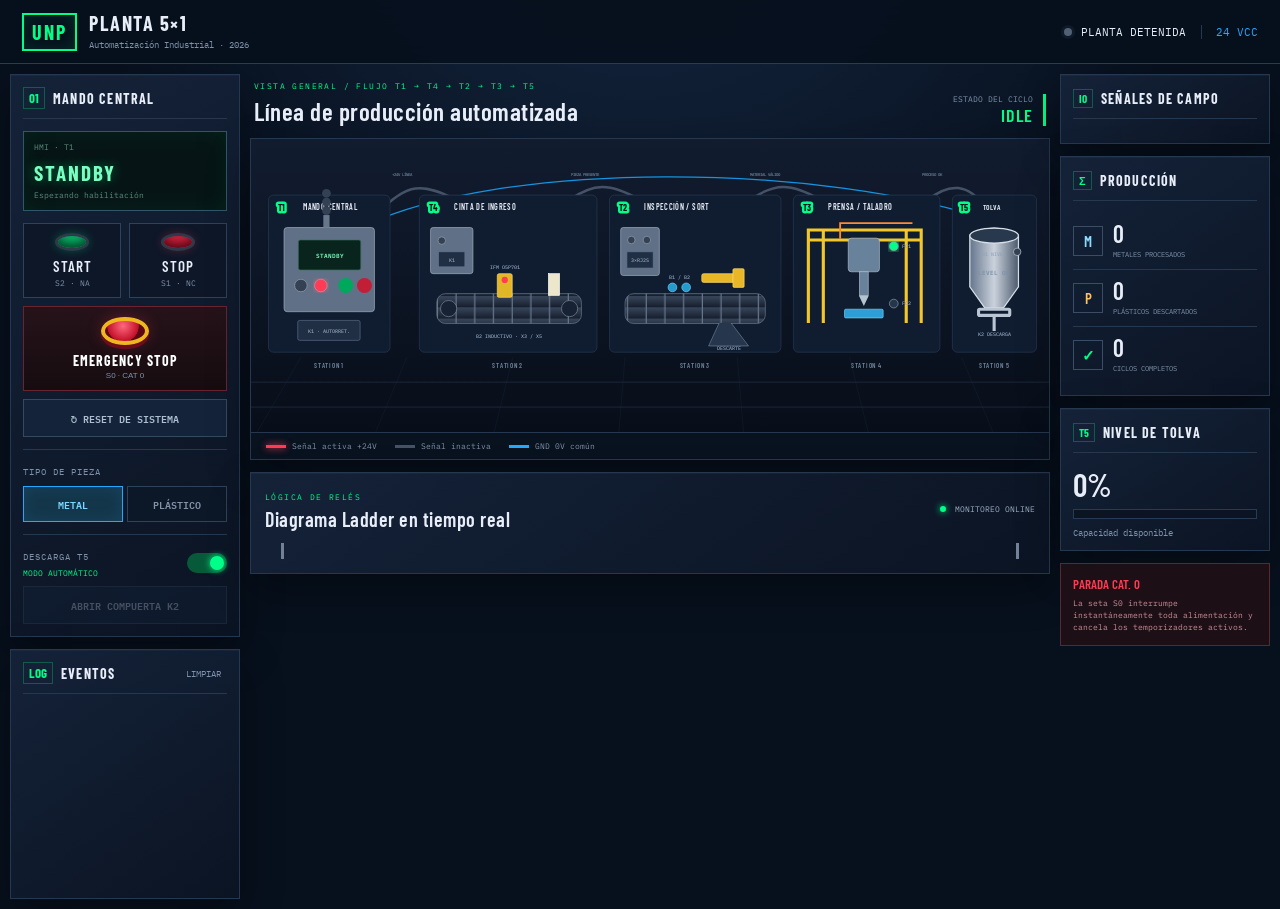
==== index.html @ d548d797 "feat: simulador SVG planta 5 tableros — HTML + CSS (script.js pendiente)" ====
<!doctype html>
<html lang="es">
<head>
  <meta charset="utf-8">
  <meta name="viewport" content="width=device-width, initial-scale=1">
  <meta name="description" content="Simulador didáctico de una planta automatizada de cinco tableros en cascada.">
  <title>Planta 5 Tableros | UNP</title>
  <link rel="stylesheet" href="style.css">
</head>
<body>
  <header class="topbar">
    <div class="brand">
      <span class="brand-mark">UNP</span>
      <div><strong>PLANTA 5×1</strong><small>Automatización Industrial · 2026</small></div>
    </div>
    <div class="system-strip">
      <span id="headerLamp" class="status-dot"></span>
      <span id="headerStatus">PLANTA DETENIDA</span>
      <span class="voltage">24 VCC</span>
    </div>
  </header>

  <main class="app-shell">
    <aside class="sidebar control-sidebar" aria-label="Panel de control">
      <section class="panel control-panel">
        <div class="panel-heading"><span>01</span><h2>MANDO CENTRAL</h2></div>
        <div class="console-screen" id="hmiScreen">
          <span>HMI · T1</span><strong id="hmiText">STANDBY</strong><small id="hmiSubtext">Esperando habilitación</small>
        </div>

        <div class="command-grid">
          <button id="startBtn" class="industrial-btn start" type="button"><span class="button-face"></span><b>START</b><small>S2 · NA</small></button>
          <button id="stopBtn" class="industrial-btn stop" type="button"><span class="button-face"></span><b>STOP</b><small>S1 · NC</small></button>
        </div>
        <button id="estopBtn" class="estop" type="button"><span></span><b>EMERGENCY STOP</b><small>S0 · CAT 0</small></button>
        <button id="resetBtn" class="secondary-btn" type="button">↻ RESET DE SISTEMA</button>

        <div class="control-group">
          <label>TIPO DE PIEZA</label>
          <div class="segmented" id="pieceSelector" role="group" aria-label="Tipo de pieza">
            <button class="active" data-piece="METAL" type="button">METAL</button>
            <button data-piece="PLASTICO" type="button">PLÁSTICO</button>
          </div>
        </div>

        <div class="control-group switch-row">
          <div><label for="modeSwitch">DESCARGA T5</label><small id="modeLabel">MODO AUTOMÁTICO</small></div>
          <label class="switch"><input id="modeSwitch" type="checkbox" checked><span></span></label>
        </div>
        <button id="dischargeBtn" class="secondary-btn" type="button" disabled>ABRIR COMPUERTA K2</button>
      </section>

      <section class="panel log-panel">
        <div class="panel-heading"><span>LOG</span><h2>EVENTOS</h2><button id="clearLogBtn" type="button">LIMPIAR</button></div>
        <ol id="eventLog" aria-live="polite"></ol>
      </section>
    </aside>

    <section class="workspace">
      <div class="workspace-title">
        <div><span class="eyebrow">VISTA GENERAL / FLUJO T1 → T4 → T2 → T3 → T5</span><h1>Línea de producción automatizada</h1></div>
        <div class="cycle-state"><small>ESTADO DEL CICLO</small><strong id="cycleState">IDLE</strong></div>
      </div>

      <section class="plant-card" aria-label="Animación de planta">
        <svg id="plantSvg" viewBox="0 0 1280 470" role="img" aria-labelledby="plantTitle plantDesc">
          <title id="plantTitle">Planta industrial de cinco estaciones</title>
          <desc id="plantDesc">Pupitre, cinta de ingreso, inspección, prensa neumática y tolva conectados en cascada.</desc>
          <defs>
            <linearGradient id="floorGrad" x1="0" y1="0" x2="0" y2="1"><stop stop-color="#111c2f"/><stop offset="1" stop-color="#080e19"/></linearGradient>
            <linearGradient id="steel" x1="0" y1="0" x2="1" y2="0"><stop stop-color="#65758c"/><stop offset=".5" stop-color="#cad2dc"/><stop offset="1" stop-color="#4d5b6e"/></linearGradient>
            <linearGradient id="belt" x1="0" y1="0" x2="0" y2="1"><stop stop-color="#39465b"/><stop offset="1" stop-color="#151e2d"/></linearGradient>
            <pattern id="beltPattern" width="30" height="18" patternUnits="userSpaceOnUse"><rect width="30" height="18" fill="url(#belt)"/><path d="M29 0v18" stroke="#65758a" stroke-width="2"/></pattern>
            <filter id="greenGlow"><feGaussianBlur stdDeviation="5" result="blur"/><feMerge><feMergeNode in="blur"/><feMergeNode in="SourceGraphic"/></feMerge></filter>
            <filter id="redGlow"><feGaussianBlur stdDeviation="4" result="blur"/><feMerge><feMergeNode in="blur"/><feMergeNode in="SourceGraphic"/></feMerge></filter>
          </defs>
          <rect width="1280" height="470" fill="url(#floorGrad)"/>
          <path d="M0 390H1280M0 430H1280" class="floor-line"/><path d="M80 350L10 470M250 350L200 470M420 350L390 470M600 350L590 470M780 350L790 470M960 350L990 470M1140 350L1190 470" class="floor-line faint"/>

          <g class="interconnects">
            <path id="wire1" class="signal-wire" d="M205 118 C250 70 275 70 330 98"/><path id="wire2" class="signal-wire" d="M510 98 C550 70 575 70 625 98"/><path id="wire3" class="signal-wire" d="M800 98 C840 70 865 70 915 98"/><path id="wire4" class="signal-wire" d="M1085 98 C1120 70 1150 70 1180 112"/>
            <path class="ground-wire" d="M180 140 C400 35 910 35 1200 135"/>
          </g>

          <g id="stationT1" class="station" transform="translate(28 90)">
            <rect class="station-back" x="0" y="0" width="195" height="252" rx="8"/>
            <text class="station-code" x="16" y="26">T1</text><text class="station-name" x="56" y="24">MANDO CENTRAL</text>
            <rect class="cabinet" x="25" y="52" width="145" height="135" rx="5"/>
            <rect class="screen" x="48" y="72" width="100" height="48" rx="3"/><text id="svgHmi" class="screen-text" x="98" y="101">STANDBY</text>
            <circle id="lampH1" class="lamp green" cx="52" cy="145" r="10"/><circle id="lampH2" class="lamp red active" cx="84" cy="145" r="10"/>
            <circle class="push green" cx="124" cy="145" r="12"/><circle class="push red" cx="154" cy="145" r="12"/>
            <g class="tower" transform="translate(93 32)"><rect x="-5" y="0" width="10" height="20"/><circle class="tower-red" cx="0" cy="-7" r="7"/><circle class="tower-yellow" cx="0" cy="-21" r="7"/><circle class="tower-green" cx="0" cy="-35" r="7"/></g>
            <rect class="relay" x="47" y="201" width="100" height="32" rx="3"/><text x="97" y="221" class="component-label">K1 · AUTORRET.</text>
            <text class="station-footer" x="97" y="278">STATION 1</text>
          </g>

          <g id="stationT4" class="station" transform="translate(270 90)">
            <rect class="station-back" width="285" height="252" rx="8"/>
            <text class="station-code" x="16" y="26">T4</text><text class="station-name" x="56" y="24">CINTA DE INGRESO</text>
            <rect class="small-panel" x="18" y="52" width="68" height="74" rx="4"/><circle class="lamp green station-power" cx="36" cy="73" r="6"/><rect class="relay" x="31" y="91" width="42" height="24"/><text class="tiny-label" x="52" y="107">K1</text>
            <rect class="belt" x="28" y="158" width="232" height="48" rx="14"/>
            <g class="belt-rollers"><circle cx="47" cy="182" r="13"/><circle cx="241" cy="182" r="13"/></g>
            <rect id="partT4" class="part hidden" x="50" y="164" width="34" height="22" rx="4"/>
            <g transform="translate(137 126)"><rect class="sensor" x="-12" y="0" width="24" height="38" rx="3"/><circle cx="0" cy="10" r="5" fill="#ff3b55"/><text class="tiny-label" x="0" y="-7">IFM O5P701</text></g>
            <rect class="reflector" x="207" y="126" width="18" height="35"/><path id="opticalBeam" class="optical-beam" d="M149 145H207"/>
            <text class="component-label" x="144" y="229">B2 INDUCTIVO · X3 / X5</text><text class="station-footer" x="142" y="278">STATION 2</text>
          </g>

          <g id="stationT2" class="station" transform="translate(575 90)">
            <rect class="station-back" width="275" height="252" rx="8"/>
            <text class="station-code" x="16" y="26">T2</text><text class="station-name" x="56" y="24">INSPECCIÓN / SORT</text>
            <rect class="small-panel" x="18" y="52" width="62" height="77" rx="4"/><circle id="sortGreen" class="lamp green" cx="35" cy="72" r="6"/><circle id="sortYellow" class="lamp yellow" cx="60" cy="72" r="6"/><rect class="relay" x="28" y="91" width="42" height="26"/><text class="tiny-label" x="49" y="108">3×RJ2S</text>
            <rect class="belt" x="25" y="158" width="225" height="48" rx="14"/><rect id="partT2" class="part hidden" x="55" y="164" width="34" height="22" rx="4"/>
            <g id="pusher" class="pusher" transform="translate(148 126)"><rect x="0" y="0" width="62" height="14" rx="3"/><rect x="50" y="-8" width="18" height="30" rx="2"/></g>
            <path class="discard-chute" d="M195 205l28 37h-64l17-37"/><text class="tiny-label" x="191" y="249">DESCARTE</text>
            <g class="sensors"><circle cx="101" cy="148" r="7"/><circle cx="123" cy="148" r="7"/><text class="tiny-label" x="112" y="135">B1 / B2</text></g>
            <text class="station-footer" x="137" y="278">STATION 3</text>
          </g>

          <g id="stationT3" class="station" transform="translate(870 90)">
            <rect class="station-back" width="235" height="252" rx="8"/>
            <text class="station-code" x="16" y="26">T3</text><text class="station-name" x="56" y="24">PRENSA / TALADRO</text>
            <path class="safety-cage" d="M24 205V56H205V205M24 72H205M48 56v149M181 56v149"/>
            <g id="drillHead" class="drill" transform="translate(113 69)"><rect x="-25" y="0" width="50" height="54" rx="5"/><rect x="-7" y="54" width="14" height="38"/><path d="M-8 92L0 109L8 92Z"/></g>
            <rect class="workpiece" x="82" y="183" width="62" height="14" rx="2"/><circle id="fc1" class="limit-switch active" cx="161" cy="82" r="7"/><circle id="fc2" class="limit-switch" cx="161" cy="174" r="7"/><text class="tiny-label" x="181" y="85">FC1</text><text class="tiny-label" x="181" y="177">FC2</text>
            <path class="pneumatic" d="M75 70V45H191"/>
            <text class="station-footer" x="117" y="278">STATION 4</text>
          </g>

          <g id="stationT5" class="station" transform="translate(1125 90)">
            <rect class="station-back" width="135" height="252" rx="8"/>
            <text class="station-code" x="12" y="26">T5</text><text class="station-name compact" x="49" y="24">TOLVA</text>
            <path class="hopper-shell" d="M28 64Q67 42 106 64V147L82 181H52L28 147Z"/>
            <clipPath id="hopperClip"><path d="M31 67Q67 48 103 67V145L80 177H54L31 145Z"/></clipPath>
            <rect id="hopperLevel" class="hopper-level" x="30" y="177" width="74" height="0" clip-path="url(#hopperClip)"/>
            <ellipse cx="67" cy="65" rx="39" ry="12" class="hopper-rim"/>
            <circle id="levelSensor" class="level-sensor" cx="104" cy="91" r="6"/><text class="tiny-label" x="66" y="98">B1 NIVEL</text>
            <g id="gate" class="gate" transform="translate(67 183)"><rect x="-25" y="0" width="50" height="10" rx="2"/><path d="M0 10v25"/></g>
            <text id="fullLabel" class="full-label" x="67" y="128">LEVEL OK</text><text class="tiny-label" x="67" y="226">K2 DESCARGA</text><text class="station-footer" x="67" y="278">STATION 5</text>
          </g>

          <g id="movingPart" class="moving-part hidden"><rect x="-18" y="-11" width="36" height="22" rx="4"/><path d="M-10-4h20M-10 2h20"/></g>
          <g class="flow-labels"><text x="242" y="60">+24V LÍNEA</text><text x="536" y="60">PIEZA PRESENTE</text><text x="824" y="60">MATERIAL VÁLIDO</text><text x="1092" y="60">PROCESO OK</text></g>
        </svg>
        <div class="legend"><span><i class="legend-line live"></i>Señal activa +24V</span><span><i class="legend-line"></i>Señal inactiva</span><span><i class="legend-ground"></i>GND 0V común</span></div>
      </section>

      <section class="ladder-card">
        <div class="section-heading"><div><span class="eyebrow">LÓGICA DE RELÉS</span><h2>Diagrama Ladder en tiempo real</h2></div><span class="live-badge"><i></i> MONITOREO ONLINE</span></div>
        <div class="ladder" id="ladderDiagram" aria-label="Diagrama ladder de ocho rungs"></div>
      </section>
    </section>

    <aside class="sidebar status-sidebar" aria-label="Panel de estado">
      <section class="panel state-panel">
        <div class="panel-heading"><span>IO</span><h2>SEÑALES DE CAMPO</h2></div>
        <div id="signalList" class="signal-list"></div>
      </section>
      <section class="panel counters-panel">
        <div class="panel-heading"><span>Σ</span><h2>PRODUCCIÓN</h2></div>
        <div class="counter"><span class="counter-icon metal">M</span><div><strong id="metalCount">0</strong><small>METALES PROCESADOS</small></div></div>
        <div class="counter"><span class="counter-icon plastic">P</span><div><strong id="plasticCount">0</strong><small>PLÁSTICOS DESCARTADOS</small></div></div>
        <div class="counter"><span class="counter-icon cycles">✓</span><div><strong id="cycleCount">0</strong><small>CICLOS COMPLETOS</small></div></div>
      </section>
      <section class="panel silo-panel">
        <div class="panel-heading"><span>T5</span><h2>NIVEL DE TOLVA</h2></div>
        <div class="level-readout"><strong id="levelValue">0%</strong><span><i id="levelBar"></i></span></div>
        <p id="siloMessage">Capacidad disponible</p>
      </section>
      <section class="safety-note"><strong>PARADA CAT. 0</strong><p>La seta S0 interrumpe instantáneamente toda alimentación y cancela los temporizadores activos.</p></section>
    </aside>
  </main>
  <div id="emergencyOverlay" class="emergency-overlay" aria-hidden="true"><strong>EMERGENCIA</strong><span>S0 ACTIVADO · ALIMENTACIÓN GENERAL INTERRUMPIDA</span></div>
  <script src="script.js"></script>
</body>
</html>
---- style.css ----
@import url('https://fonts.googleapis.com/css2?family=Barlow+Condensed:wght@500;600;700&family=IBM+Plex+Mono:wght@400;500;600&display=swap');

:root{--bg:#07101d;--panel:#101b2f;--panel-2:#15233a;--line:#263750;--muted:#7f91aa;--text:#e8eef8;--green:#00ff88;--red:#ff3b55;--yellow:#ffc83d;--blue:#26a7ff;--accent:#e94560;--orange:#ff8a36;--mono:'IBM Plex Mono',monospace;--display:'Barlow Condensed',sans-serif}
*{box-sizing:border-box}html{color-scheme:dark}body{margin:0;min-width:320px;background:radial-gradient(circle at 50% -20%,#172a47 0,#07101d 46%);color:var(--text);font-family:var(--mono);font-size:13px;min-height:100vh}.topbar{height:64px;border-bottom:1px solid #2a3b54;background:rgba(7,16,29,.94);display:flex;align-items:center;justify-content:space-between;padding:0 22px;position:sticky;top:0;z-index:20;backdrop-filter:blur(12px)}.brand{display:flex;gap:12px;align-items:center}.brand-mark{height:38px;min-width:54px;padding:0 8px;border:2px solid var(--green);display:grid;place-items:center;color:var(--green);font-family:var(--display);font-weight:700;font-size:20px;letter-spacing:2px;box-shadow:inset 0 0 15px #00ff8820}.brand strong{font-family:var(--display);font-size:20px;letter-spacing:1.5px;display:block}.brand small{color:var(--muted);font-size:9px}.system-strip{display:flex;align-items:center;gap:9px;font-size:11px}.status-dot{width:8px;height:8px;background:#526075;border-radius:50%;box-shadow:0 0 0 3px #52607520}.status-dot.on{background:var(--green);box-shadow:0 0 10px var(--green)}.status-dot.emergency{background:var(--red);box-shadow:0 0 10px var(--red)}.voltage{padding-left:14px;margin-left:6px;border-left:1px solid var(--line);color:var(--blue)}
.app-shell{display:grid;grid-template-columns:250px minmax(700px,1fr) 230px;gap:14px;padding:14px;max-width:1920px;margin:auto}.sidebar{display:flex;flex-direction:column;gap:12px}.panel,.plant-card,.ladder-card{background:linear-gradient(145deg,rgba(21,35,58,.94),rgba(11,20,35,.97));border:1px solid var(--line);box-shadow:0 16px 40px #0005, inset 0 1px #ffffff08}.panel{padding:12px}.panel-heading{min-height:32px;display:flex;align-items:center;gap:8px;border-bottom:1px solid var(--line);margin-bottom:12px;padding-bottom:9px}.panel-heading>span{font-family:var(--display);font-weight:700;color:var(--green);border:1px solid #00ff8845;padding:2px 5px}.panel-heading h2{font-family:var(--display);font-size:14px;letter-spacing:1.2px;margin:0;flex:1}.panel-heading button{border:0;background:none;color:var(--muted);font:9px var(--mono);cursor:pointer}.console-screen{border:1px solid #31566a;background:#061415;padding:10px;margin-bottom:12px;box-shadow:inset 0 0 22px #00ff8811}.console-screen span,.console-screen small{display:block;color:#5b8c7c;font-size:8px}.console-screen strong{display:block;color:#7bffc1;font:700 21px var(--display);letter-spacing:2px;margin:8px 0 5px;text-shadow:0 0 12px #00ff8870}.console-screen.emergency strong{color:var(--red);text-shadow:0 0 12px var(--red)}.command-grid{display:grid;grid-template-columns:1fr 1fr;gap:8px}.industrial-btn{background:#0d1728;border:1px solid #30415a;color:var(--text);padding:9px 4px;cursor:pointer;font:inherit;transition:.18s}.industrial-btn:hover{background:#172741;transform:translateY(-1px)}.industrial-btn:active{transform:translateY(1px)}.industrial-btn .button-face{display:block;width:34px;height:18px;border-radius:50%;margin:0 auto 6px;border:3px solid #2e3a49}.industrial-btn.start .button-face{background:#0bb76a;box-shadow:inset 0 -5px 8px #004b2b,0 0 10px #00ff8840}.industrial-btn.stop .button-face{background:#d32440;box-shadow:inset 0 -5px 8px #5e0715,0 0 10px #ff3b5540}.industrial-btn b{font:600 15px var(--display);letter-spacing:1px}.industrial-btn small,.estop small{display:block;color:var(--muted);font-size:8px;margin-top:2px}.estop{width:100%;border:1px solid #6a2430;background:linear-gradient(#26131a,#160c10);color:#fff;padding:10px;margin-top:8px;cursor:pointer}.estop span{display:block;margin:0 auto 7px;width:48px;height:28px;border-radius:50%;background:radial-gradient(circle at 45% 25%,#ff687c,#c20f2a 58%,#5c0714 60%);border:4px solid #f0b620;box-shadow:0 4px 0 #6f0c1c,0 0 15px #ff3b5544}.estop b{font:700 14px var(--display);letter-spacing:1px}.secondary-btn{width:100%;margin-top:8px;padding:9px;border:1px solid #354961;background:#14233a;color:#adbed1;font:600 10px var(--mono);cursor:pointer}.secondary-btn:hover:not(:disabled){border-color:var(--blue);color:#fff}.secondary-btn:disabled{opacity:.35;cursor:not-allowed}.control-group{border-top:1px solid var(--line);padding-top:12px;margin-top:12px}.control-group>label,.switch-row label{font-size:9px;color:var(--muted);letter-spacing:1px}.segmented{display:grid;grid-template-columns:1fr 1fr;gap:4px;margin-top:7px}.segmented button{padding:8px;border:1px solid #30415a;background:#0c1727;color:#8193aa;font:600 10px var(--mono);cursor:pointer}.segmented button.active{background:#14364a;color:#7bd7ff;border-color:var(--blue);box-shadow:inset 0 0 15px #26a7ff20}.switch-row{display:flex;justify-content:space-between;align-items:center}.switch-row small{display:block;color:var(--green);font-size:8px;margin-top:4px}.switch{position:relative;width:40px;height:20px}.switch input{opacity:0}.switch span{position:absolute;inset:0;background:#263750;border-radius:15px;cursor:pointer}.switch span:before{content:"";position:absolute;width:14px;height:14px;left:3px;top:3px;border-radius:50%;background:#8292a5;transition:.2s}.switch input:checked+span{background:#075a39}.switch input:checked+span:before{transform:translateX(20px);background:var(--green);box-shadow:0 0 7px var(--green)}
.log-panel{min-height:250px;flex:1}.log-panel ol{list-style:none;padding:0;margin:0;max-height:310px;overflow:auto;scrollbar-color:#30415a transparent}.log-panel li{border-left:2px solid #34465f;padding:6px 5px 6px 9px;font-size:9px;color:#9fb0c6;margin-bottom:5px;line-height:1.35}.log-panel li b{color:#62758d;margin-right:6px}.log-panel li.ok{border-color:var(--green)}.log-panel li.warn{border-color:var(--yellow)}.log-panel li.danger{border-color:var(--red);color:#ff9baa}
.workspace{min-width:0}.workspace-title{display:flex;align-items:end;justify-content:space-between;margin:2px 4px 12px}.eyebrow{color:var(--green);font-size:8px;letter-spacing:1.4px}.workspace-title h1,.section-heading h2{font:600 25px var(--display);letter-spacing:.5px;margin:3px 0 0}.cycle-state{text-align:right;border-right:3px solid var(--green);padding-right:10px}.cycle-state small{font-size:8px;color:var(--muted);display:block}.cycle-state strong{font:600 18px var(--display);color:var(--green);letter-spacing:1px}.plant-card{overflow:hidden}.plant-card svg{display:block;width:100%;height:auto;min-height:330px}.floor-line{stroke:#24344c;stroke-width:1}.floor-line.faint{opacity:.35}.station-back{fill:#101c30;stroke:#2b3e59;stroke-width:1}.station.active .station-back{stroke:#00ff88;filter:url(#greenGlow)}.station-code{fill:#07101d;stroke:#00ff88;paint-order:stroke;stroke-width:8px;font:700 15px var(--display);text-anchor:start}.station-name{fill:#e8eef8;font:600 13px var(--display);letter-spacing:.6px}.station-name.compact{font-size:12px}.station-footer{fill:#6d8099;font:600 11px var(--display);text-anchor:middle;letter-spacing:1.2px}.cabinet,.small-panel{fill:#607086;stroke:#aab7c8}.screen{fill:#08241c;stroke:#376c5b}.screen-text{fill:#77ffbe;font:600 10px var(--mono);text-anchor:middle}.lamp,.station-power{fill:#344154;stroke:#9ba6b5;stroke-width:1}.lamp.green.active,.station-power.active{fill:var(--green);filter:url(#greenGlow)}.lamp.red.active{fill:var(--red);filter:url(#redGlow)}.lamp.yellow.active{fill:var(--yellow);filter:url(#greenGlow)}.push.green{fill:#00a85c}.push.red{fill:#c21f36}.tower rect{fill:#69778b}.tower-red,.tower-yellow,.tower-green{fill:#344154}.plant-running .tower-green{fill:var(--green);filter:url(#greenGlow)}.plant-warning .tower-yellow{fill:var(--yellow)}.plant-emergency .tower-red{fill:var(--red);filter:url(#redGlow)}.relay{fill:#202f44;stroke:#60738d}.component-label,.tiny-label{fill:#91a4bb;font:500 8px var(--mono);text-anchor:middle}.belt{fill:url(#beltPattern);stroke:#718197}.belt-rollers circle{fill:#172235;stroke:#8592a2}.belt.running{animation:beltPulse .45s linear infinite}.part,.moving-part rect{fill:#229bdf;stroke:#78d2ff;stroke-width:2}.part.hidden,.moving-part.hidden{display:none}.sensor{fill:#e2b727;stroke:#ffe37c}.reflector{fill:#ece7cb;stroke:#fff}.optical-beam{stroke:#ff223e;stroke-width:2;filter:url(#redGlow);stroke-dasharray:6 3}.optical-beam.broken{stroke:#562936;filter:none}.pusher rect{fill:#e8b728;stroke:#ffe073}.pusher{transition:transform .45s ease}.pusher.extended{transform:translate(168px,126px)}.discard-chute{fill:#26364c;stroke:#75869d}.sensors circle{fill:#259acc;stroke:#72d9ff}.safety-cage{fill:none;stroke:#f2c72c;stroke-width:5}.drill rect{fill:#68829b;stroke:#b9c5d1}.drill path{fill:#b6c4d1}.drill{transition:transform 1.7s ease}.drill.down{transform:translate(113px,132px)}.workpiece{fill:#2e9ed7;stroke:#77d9ff}.limit-switch{fill:#26364a;stroke:#96a3b5}.limit-switch.active{fill:var(--green);filter:url(#greenGlow)}.pneumatic{fill:none;stroke:var(--orange);stroke-width:3}.hopper-shell{fill:url(#steel);stroke:#d6e0e9;stroke-width:2}.hopper-rim{fill:#28384d;stroke:#d7e0e8;stroke-width:2}.hopper-level{fill:#24a9ed;transition:y .5s,height .5s}.level-sensor{fill:#344154;stroke:#d4dae1}.level-sensor.active{fill:var(--red);filter:url(#redGlow)}.gate rect,.gate path{fill:none;stroke:#b9c5d2;stroke-width:5}.gate{transition:transform .35s}.gate.open{transform:translate(84px,183px) rotate(25deg)}.full-label{fill:#7e92aa;font:600 9px var(--mono);text-anchor:middle}.full-label.active{fill:var(--red);filter:url(#redGlow)}.signal-wire{fill:none;stroke:#455167;stroke-width:4;transition:.25s}.signal-wire.active{stroke:var(--red);filter:url(#redGlow)}.ground-wire{fill:none;stroke:#1593df;stroke-width:2}.flow-labels text{fill:#72869f;font:500 7px var(--mono);text-anchor:middle}.moving-part{transition:transform .15s linear}.moving-part path{stroke:#b9e8ff;stroke-width:2}.legend{display:flex;gap:18px;padding:8px 15px;background:#09121f;border-top:1px solid var(--line);font-size:8px;color:var(--muted)}.legend i{display:inline-block;width:20px;height:3px;background:#455167;margin-right:6px;vertical-align:middle}.legend i.live{background:var(--red);box-shadow:0 0 7px var(--red)}.legend-ground{background:var(--blue)!important}
.ladder-card{margin-top:12px;padding:14px}.section-heading{display:flex;justify-content:space-between;align-items:center;margin-bottom:12px}.section-heading h2{font-size:20px}.live-badge{font-size:8px;color:#9eb0c7}.live-badge i{display:inline-block;width:6px;height:6px;border-radius:50%;background:var(--green);box-shadow:0 0 7px var(--green);margin-right:4px}.ladder{position:relative;padding:8px 28px;display:grid;grid-template-columns:1fr 1fr;column-gap:28px}.ladder:before,.ladder:after{content:"";position:absolute;top:0;bottom:0;width:3px;background:#728198}.ladder:before{left:16px}.ladder:after{right:16px}.rung{height:58px;border-top:2px solid #47556a;display:flex;align-items:flex-start;position:relative;padding-top:10px;gap:6px;color:#68798f}.rung.active{border-color:var(--green);color:var(--green);filter:drop-shadow(0 0 3px #00ff8866)}.rung-no{position:absolute;left:-22px;top:8px;font-size:7px}.contact{font-size:8px;text-align:center;min-width:42px}.contact .symbol{display:block;font-size:15px;line-height:14px;white-space:nowrap}.contact.nc .symbol:after{content:"/";position:absolute;margin-left:-14px}.wire-fill{height:2px;flex:1;background:currentColor;margin-top:5px}.coil{font-size:8px;text-align:center;min-width:52px}.coil .symbol{display:block;font-size:16px;line-height:14px}
.signal-list{display:grid;gap:5px}.signal-item{display:grid;grid-template-columns:9px 1fr auto;gap:8px;align-items:center;padding:6px;border:1px solid #263750;background:#0d1828}.signal-item i{width:7px;height:7px;border-radius:50%;background:#425169}.signal-item.active i{background:var(--green);box-shadow:0 0 7px var(--green)}.signal-item.danger.active i{background:var(--red);box-shadow:0 0 7px var(--red)}.signal-item span{font-size:9px}.signal-item b{font-size:8px;color:#5e7189}.signal-item.active b{color:var(--green)}.counter{display:flex;align-items:center;gap:10px;padding:9px 0;border-bottom:1px solid var(--line)}.counter:last-child{border-bottom:0}.counter-icon{width:30px;height:30px;display:grid;place-items:center;border:1px solid #3a4c66;font:600 15px var(--display)}.counter-icon.metal{color:#8cdcff}.counter-icon.plastic{color:#ffc15b}.counter-icon.cycles{color:var(--green)}.counter strong{display:block;font:600 24px var(--display);line-height:1}.counter small{font-size:7px;color:var(--muted)}.level-readout strong{font:600 32px var(--display)}.level-readout span{display:block;height:10px;background:#0a1423;margin-top:6px;border:1px solid #293b54}.level-readout i{display:block;width:0;height:100%;background:linear-gradient(90deg,var(--blue),var(--green));transition:width .4s}.silo-panel p{font-size:9px;color:var(--muted);margin:8px 0 0}.silo-panel.full .level-readout strong,.silo-panel.full p{color:var(--red)}.silo-panel.full .level-readout i{background:var(--red)}.safety-note{border:1px solid #542b34;background:#1c1016;padding:12px;color:#cd8d99}.safety-note strong{font:600 13px var(--display);color:var(--red)}.safety-note p{font-size:8px;line-height:1.5;margin:5px 0 0}.emergency-overlay{position:fixed;inset:64px 0 0;background:#b1001dd9;z-index:50;display:none;place-items:center;align-content:center;text-align:center;animation:emergencyFlash .65s steps(2) infinite}.emergency-overlay.show{display:grid}.emergency-overlay strong{font:700 clamp(50px,9vw,130px) var(--display);letter-spacing:6px}.emergency-overlay span{font-size:13px;letter-spacing:2px}
@keyframes beltPulse{50%{filter:brightness(1.3)}}@keyframes emergencyFlash{50%{background:#5f0011e8}}@media(max-width:1280px){.app-shell{grid-template-columns:230px minmax(620px,1fr) 210px;padding:10px;gap:10px}.plant-card svg{min-height:285px}.ladder{grid-template-columns:1fr}.status-sidebar{font-size:11px}}@media(max-width:980px){.topbar{position:relative}.app-shell{display:flex;flex-wrap:wrap}.control-sidebar{width:240px}.status-sidebar{width:220px}.workspace{order:3;width:100%}.log-panel{min-height:200px}.ladder{grid-template-columns:1fr 1fr}}@media(max-width:560px){.topbar{padding:0 12px}.brand small,.voltage{display:none}.app-shell{padding:8px}.control-sidebar,.status-sidebar{width:100%}.workspace-title{align-items:start}.workspace-title h1{font-size:20px}.plant-card{overflow-x:auto}.plant-card svg{width:1000px}.ladder{grid-template-columns:1fr;padding-right:18px}.legend{min-width:600px}.emergency-overlay{inset:64px 0 0}}
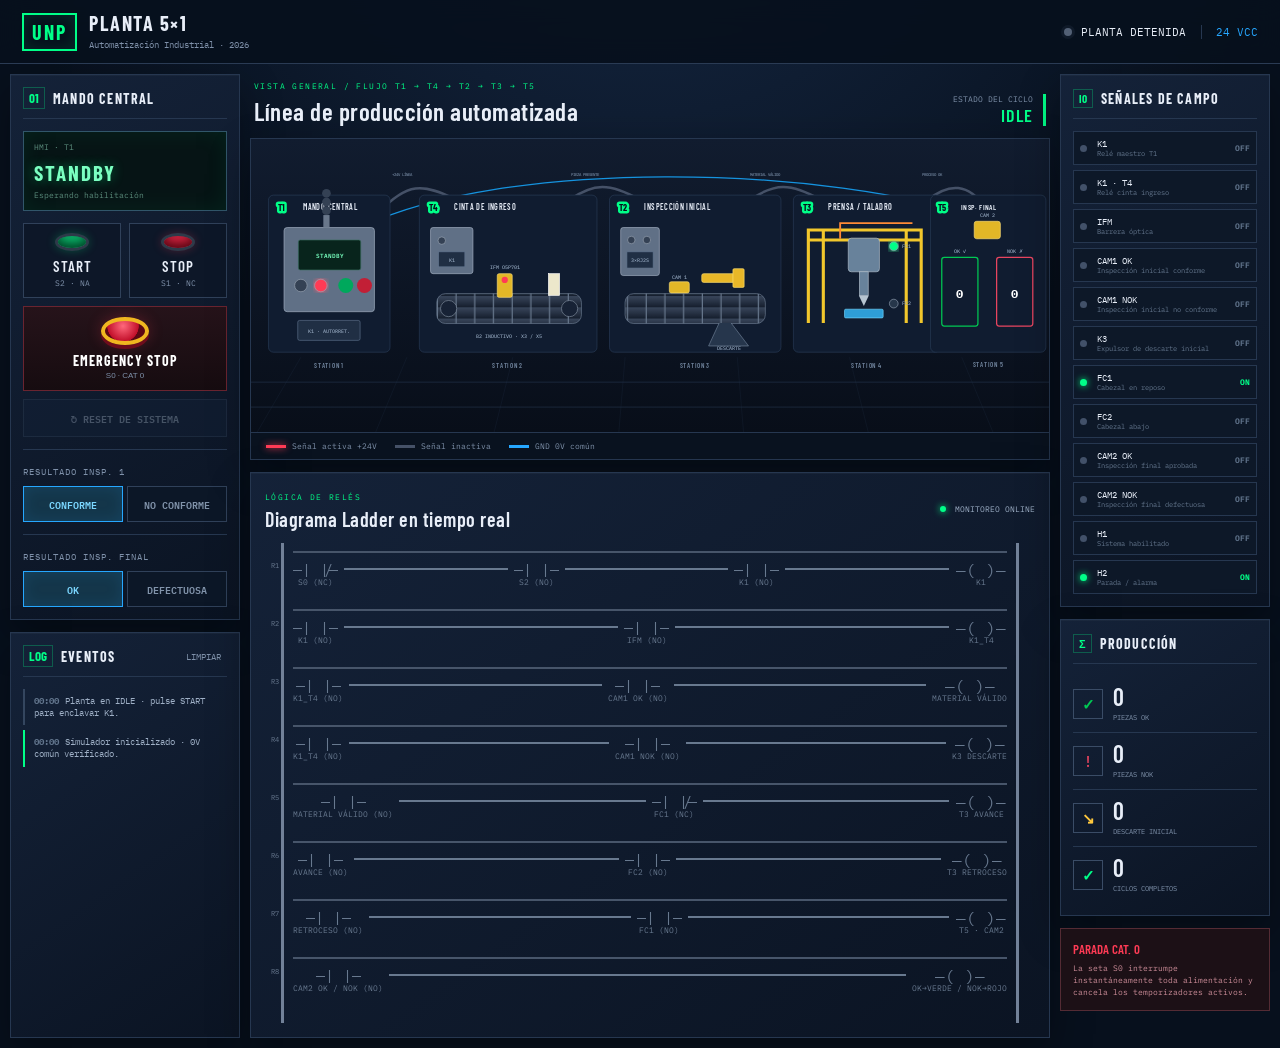
==== commit c7736bb5: "feat(M2+M3): T5 dos contenedores OK/NOK + T2 inspección inicial CONFORME/NO_CONFORME" ====
--- a/index.html
+++ b/index.html
@@ -36,18 +36,20 @@
         <button id="resetBtn" class="secondary-btn" type="button">↻ RESET DE SISTEMA</button>
 
         <div class="control-group">
-          <label>TIPO DE PIEZA</label>
-          <div class="segmented" id="pieceSelector" role="group" aria-label="Tipo de pieza">
-            <button class="active" data-piece="METAL" type="button">METAL</button>
-            <button data-piece="PLASTICO" type="button">PLÁSTICO</button>
+          <label>RESULTADO INSP. 1</label>
+          <div class="segmented" id="cam1Selector" role="group" aria-label="Resultado de inspección inicial">
+            <button class="active" data-cam1="CONFORME" type="button">CONFORME</button>
+            <button data-cam1="NO_CONFORME" type="button">NO CONFORME</button>
           </div>
         </div>
 
-        <div class="control-group switch-row">
-          <div><label for="modeSwitch">DESCARGA T5</label><small id="modeLabel">MODO AUTOMÁTICO</small></div>
-          <label class="switch"><input id="modeSwitch" type="checkbox" checked><span></span></label>
+        <div class="control-group">
+          <label>RESULTADO INSP. FINAL</label>
+          <div class="segmented" id="cam2Selector" role="group" aria-label="Resultado de inspección final">
+            <button class="active" data-cam2="OK" type="button">OK</button>
+            <button data-cam2="DEFECTUOSA" type="button">DEFECTUOSA</button>
+          </div>
         </div>
-        <button id="dischargeBtn" class="secondary-btn" type="button" disabled>ABRIR COMPUERTA K2</button>
       </section>
 
       <section class="panel log-panel">
@@ -65,7 +67,7 @@
       <section class="plant-card" aria-label="Animación de planta">
         <svg id="plantSvg" viewBox="0 0 1280 470" role="img" aria-labelledby="plantTitle plantDesc">
           <title id="plantTitle">Planta industrial de cinco estaciones</title>
-          <desc id="plantDesc">Pupitre, cinta de ingreso, inspección, prensa neumática y tolva conectados en cascada.</desc>
+          <desc id="plantDesc">Pupitre, cinta de ingreso, inspección inicial, prensa neumática e inspección final conectados en cascada.</desc>
           <defs>
             <linearGradient id="floorGrad" x1="0" y1="0" x2="0" y2="1"><stop stop-color="#111c2f"/><stop offset="1" stop-color="#080e19"/></linearGradient>
             <linearGradient id="steel" x1="0" y1="0" x2="1" y2="0"><stop stop-color="#65758c"/><stop offset=".5" stop-color="#cad2dc"/><stop offset="1" stop-color="#4d5b6e"/></linearGradient>
@@ -108,12 +110,12 @@
 
           <g id="stationT2" class="station" transform="translate(575 90)">
             <rect class="station-back" width="275" height="252" rx="8"/>
-            <text class="station-code" x="16" y="26">T2</text><text class="station-name" x="56" y="24">INSPECCIÓN / SORT</text>
+            <text class="station-code" x="16" y="26">T2</text><text class="station-name" x="56" y="24">INSPECCIÓN INICIAL</text>
             <rect class="small-panel" x="18" y="52" width="62" height="77" rx="4"/><circle id="sortGreen" class="lamp green" cx="35" cy="72" r="6"/><circle id="sortYellow" class="lamp yellow" cx="60" cy="72" r="6"/><rect class="relay" x="28" y="91" width="42" height="26"/><text class="tiny-label" x="49" y="108">3×RJ2S</text>
             <rect class="belt" x="25" y="158" width="225" height="48" rx="14"/><rect id="partT2" class="part hidden" x="55" y="164" width="34" height="22" rx="4"/>
             <g id="pusher" class="pusher" transform="translate(148 126)"><rect x="0" y="0" width="62" height="14" rx="3"/><rect x="50" y="-8" width="18" height="30" rx="2"/></g>
             <path class="discard-chute" d="M195 205l28 37h-64l17-37"/><text class="tiny-label" x="191" y="249">DESCARTE</text>
-            <g class="sensors"><circle cx="101" cy="148" r="7"/><circle cx="123" cy="148" r="7"/><text class="tiny-label" x="112" y="135">B1 / B2</text></g>
+            <g class="sensors"><rect class="sensor" x="96" y="139" width="32" height="18" rx="3"/><text class="tiny-label" x="112" y="135">CAM 1</text></g>
             <text class="station-footer" x="137" y="278">STATION 3</text>
           </g>
 
@@ -127,16 +129,25 @@
             <text class="station-footer" x="117" y="278">STATION 4</text>
           </g>
 
-          <g id="stationT5" class="station" transform="translate(1125 90)">
-            <rect class="station-back" width="135" height="252" rx="8"/>
-            <text class="station-code" x="12" y="26">T5</text><text class="station-name compact" x="49" y="24">TOLVA</text>
-            <path class="hopper-shell" d="M28 64Q67 42 106 64V147L82 181H52L28 147Z"/>
-            <clipPath id="hopperClip"><path d="M31 67Q67 48 103 67V145L80 177H54L31 145Z"/></clipPath>
-            <rect id="hopperLevel" class="hopper-level" x="30" y="177" width="74" height="0" clip-path="url(#hopperClip)"/>
-            <ellipse cx="67" cy="65" rx="39" ry="12" class="hopper-rim"/>
-            <circle id="levelSensor" class="level-sensor" cx="104" cy="91" r="6"/><text class="tiny-label" x="66" y="98">B1 NIVEL</text>
-            <g id="gate" class="gate" transform="translate(67 183)"><rect x="-25" y="0" width="50" height="10" rx="2"/><path d="M0 10v25"/></g>
-            <text id="fullLabel" class="full-label" x="67" y="128">LEVEL OK</text><text class="tiny-label" x="67" y="226">K2 DESCARGA</text><text class="station-footer" x="67" y="278">STATION 5</text>
+          <g id="stationT5" class="station" transform="translate(1090 90)">
+            <rect class="station-back" width="185" height="252" rx="8"/>
+            <text class="station-code" x="12" y="26">T5</text>
+            <text class="station-name compact" x="49" y="24">INSP. FINAL</text>
+            <rect x="70" y="42" width="42" height="28" rx="4" class="sensor"/>
+            <text class="tiny-label" x="91" y="35">CAM 2</text>
+            <g id="containerOK">
+              <rect x="18" y="100" width="58" height="110" rx="4" class="container-ok"/>
+              <rect id="fillOK" x="20" y="208" width="54" height="0" rx="2" class="fill-ok"/>
+              <text class="tiny-label" x="47" y="93">OK ✓</text>
+              <text id="countOK" class="counter-label" x="47" y="165">0</text>
+            </g>
+            <g id="containerNOK">
+              <rect x="106" y="100" width="58" height="110" rx="4" class="container-nok"/>
+              <rect id="fillNOK" x="108" y="208" width="54" height="0" rx="2" class="fill-nok"/>
+              <text class="tiny-label" x="135" y="93">NOK ✗</text>
+              <text id="countNOK" class="counter-label" x="135" y="165">0</text>
+            </g>
+            <text class="station-footer" x="92" y="275">STATION 5</text>
           </g>
 
           <g id="movingPart" class="moving-part hidden"><rect x="-18" y="-11" width="36" height="22" rx="4"/><path d="M-10-4h20M-10 2h20"/></g>
@@ -158,14 +169,10 @@
       </section>
       <section class="panel counters-panel">
         <div class="panel-heading"><span>Σ</span><h2>PRODUCCIÓN</h2></div>
-        <div class="counter"><span class="counter-icon metal">M</span><div><strong id="metalCount">0</strong><small>METALES PROCESADOS</small></div></div>
-        <div class="counter"><span class="counter-icon plastic">P</span><div><strong id="plasticCount">0</strong><small>PLÁSTICOS DESCARTADOS</small></div></div>
+        <div class="counter"><span class="counter-icon ok">✓</span><div><strong id="okCount">0</strong><small>PIEZAS OK</small></div></div>
+        <div class="counter"><span class="counter-icon nok">!</span><div><strong id="nokCount">0</strong><small>PIEZAS NOK</small></div></div>
+        <div class="counter"><span class="counter-icon reject">↘</span><div><strong id="rejectCount">0</strong><small>DESCARTE INICIAL</small></div></div>
         <div class="counter"><span class="counter-icon cycles">✓</span><div><strong id="cycleCount">0</strong><small>CICLOS COMPLETOS</small></div></div>
-      </section>
-      <section class="panel silo-panel">
-        <div class="panel-heading"><span>T5</span><h2>NIVEL DE TOLVA</h2></div>
-        <div class="level-readout"><strong id="levelValue">0%</strong><span><i id="levelBar"></i></span></div>
-        <p id="siloMessage">Capacidad disponible</p>
       </section>
       <section class="safety-note"><strong>PARADA CAT. 0</strong><p>La seta S0 interrumpe instantáneamente toda alimentación y cancela los temporizadores activos.</p></section>
     </aside>
--- a/style.css
+++ b/style.css
@@ -7,4 +7,5 @@
 .workspace{min-width:0}.workspace-title{display:flex;align-items:end;justify-content:space-between;margin:2px 4px 12px}.eyebrow{color:var(--green);font-size:8px;letter-spacing:1.4px}.workspace-title h1,.section-heading h2{font:600 25px var(--display);letter-spacing:.5px;margin:3px 0 0}.cycle-state{text-align:right;border-right:3px solid var(--green);padding-right:10px}.cycle-state small{font-size:8px;color:var(--muted);display:block}.cycle-state strong{font:600 18px var(--display);color:var(--green);letter-spacing:1px}.plant-card{overflow:hidden}.plant-card svg{display:block;width:100%;height:auto;min-height:330px}.floor-line{stroke:#24344c;stroke-width:1}.floor-line.faint{opacity:.35}.station-back{fill:#101c30;stroke:#2b3e59;stroke-width:1}.station.active .station-back{stroke:#00ff88;filter:url(#greenGlow)}.station-code{fill:#07101d;stroke:#00ff88;paint-order:stroke;stroke-width:8px;font:700 15px var(--display);text-anchor:start}.station-name{fill:#e8eef8;font:600 13px var(--display);letter-spacing:.6px}.station-name.compact{font-size:12px}.station-footer{fill:#6d8099;font:600 11px var(--display);text-anchor:middle;letter-spacing:1.2px}.cabinet,.small-panel{fill:#607086;stroke:#aab7c8}.screen{fill:#08241c;stroke:#376c5b}.screen-text{fill:#77ffbe;font:600 10px var(--mono);text-anchor:middle}.lamp,.station-power{fill:#344154;stroke:#9ba6b5;stroke-width:1}.lamp.green.active,.station-power.active{fill:var(--green);filter:url(#greenGlow)}.lamp.red.active{fill:var(--red);filter:url(#redGlow)}.lamp.yellow.active{fill:var(--yellow);filter:url(#greenGlow)}.push.green{fill:#00a85c}.push.red{fill:#c21f36}.tower rect{fill:#69778b}.tower-red,.tower-yellow,.tower-green{fill:#344154}.plant-running .tower-green{fill:var(--green);filter:url(#greenGlow)}.plant-warning .tower-yellow{fill:var(--yellow)}.plant-emergency .tower-red{fill:var(--red);filter:url(#redGlow)}.relay{fill:#202f44;stroke:#60738d}.component-label,.tiny-label{fill:#91a4bb;font:500 8px var(--mono);text-anchor:middle}.belt{fill:url(#beltPattern);stroke:#718197}.belt-rollers circle{fill:#172235;stroke:#8592a2}.belt.running{animation:beltPulse .45s linear infinite}.part,.moving-part rect{fill:#229bdf;stroke:#78d2ff;stroke-width:2}.part.hidden,.moving-part.hidden{display:none}.sensor{fill:#e2b727;stroke:#ffe37c}.reflector{fill:#ece7cb;stroke:#fff}.optical-beam{stroke:#ff223e;stroke-width:2;filter:url(#redGlow);stroke-dasharray:6 3}.optical-beam.broken{stroke:#562936;filter:none}.pusher rect{fill:#e8b728;stroke:#ffe073}.pusher{transition:transform .45s ease}.pusher.extended{transform:translate(168px,126px)}.discard-chute{fill:#26364c;stroke:#75869d}.sensors circle{fill:#259acc;stroke:#72d9ff}.safety-cage{fill:none;stroke:#f2c72c;stroke-width:5}.drill rect{fill:#68829b;stroke:#b9c5d1}.drill path{fill:#b6c4d1}.drill{transition:transform 1.7s ease}.drill.down{transform:translate(113px,132px)}.workpiece{fill:#2e9ed7;stroke:#77d9ff}.limit-switch{fill:#26364a;stroke:#96a3b5}.limit-switch.active{fill:var(--green);filter:url(#greenGlow)}.pneumatic{fill:none;stroke:var(--orange);stroke-width:3}.hopper-shell{fill:url(#steel);stroke:#d6e0e9;stroke-width:2}.hopper-rim{fill:#28384d;stroke:#d7e0e8;stroke-width:2}.hopper-level{fill:#24a9ed;transition:y .5s,height .5s}.level-sensor{fill:#344154;stroke:#d4dae1}.level-sensor.active{fill:var(--red);filter:url(#redGlow)}.gate rect,.gate path{fill:none;stroke:#b9c5d2;stroke-width:5}.gate{transition:transform .35s}.gate.open{transform:translate(84px,183px) rotate(25deg)}.full-label{fill:#7e92aa;font:600 9px var(--mono);text-anchor:middle}.full-label.active{fill:var(--red);filter:url(#redGlow)}.signal-wire{fill:none;stroke:#455167;stroke-width:4;transition:.25s}.signal-wire.active{stroke:var(--red);filter:url(#redGlow)}.ground-wire{fill:none;stroke:#1593df;stroke-width:2}.flow-labels text{fill:#72869f;font:500 7px var(--mono);text-anchor:middle}.moving-part{transition:transform .15s linear}.moving-part path{stroke:#b9e8ff;stroke-width:2}.legend{display:flex;gap:18px;padding:8px 15px;background:#09121f;border-top:1px solid var(--line);font-size:8px;color:var(--muted)}.legend i{display:inline-block;width:20px;height:3px;background:#455167;margin-right:6px;vertical-align:middle}.legend i.live{background:var(--red);box-shadow:0 0 7px var(--red)}.legend-ground{background:var(--blue)!important}
 .ladder-card{margin-top:12px;padding:14px}.section-heading{display:flex;justify-content:space-between;align-items:center;margin-bottom:12px}.section-heading h2{font-size:20px}.live-badge{font-size:8px;color:#9eb0c7}.live-badge i{display:inline-block;width:6px;height:6px;border-radius:50%;background:var(--green);box-shadow:0 0 7px var(--green);margin-right:4px}.ladder{position:relative;padding:8px 28px;display:grid;grid-template-columns:1fr 1fr;column-gap:28px}.ladder:before,.ladder:after{content:"";position:absolute;top:0;bottom:0;width:3px;background:#728198}.ladder:before{left:16px}.ladder:after{right:16px}.rung{height:58px;border-top:2px solid #47556a;display:flex;align-items:flex-start;position:relative;padding-top:10px;gap:6px;color:#68798f}.rung.active{border-color:var(--green);color:var(--green);filter:drop-shadow(0 0 3px #00ff8866)}.rung-no{position:absolute;left:-22px;top:8px;font-size:7px}.contact{font-size:8px;text-align:center;min-width:42px}.contact .symbol{display:block;font-size:15px;line-height:14px;white-space:nowrap}.contact.nc .symbol:after{content:"/";position:absolute;margin-left:-14px}.wire-fill{height:2px;flex:1;background:currentColor;margin-top:5px}.coil{font-size:8px;text-align:center;min-width:52px}.coil .symbol{display:block;font-size:16px;line-height:14px}
 .signal-list{display:grid;gap:5px}.signal-item{display:grid;grid-template-columns:9px 1fr auto;gap:8px;align-items:center;padding:6px;border:1px solid #263750;background:#0d1828}.signal-item i{width:7px;height:7px;border-radius:50%;background:#425169}.signal-item.active i{background:var(--green);box-shadow:0 0 7px var(--green)}.signal-item.danger.active i{background:var(--red);box-shadow:0 0 7px var(--red)}.signal-item span{font-size:9px}.signal-item b{font-size:8px;color:#5e7189}.signal-item.active b{color:var(--green)}.counter{display:flex;align-items:center;gap:10px;padding:9px 0;border-bottom:1px solid var(--line)}.counter:last-child{border-bottom:0}.counter-icon{width:30px;height:30px;display:grid;place-items:center;border:1px solid #3a4c66;font:600 15px var(--display)}.counter-icon.metal{color:#8cdcff}.counter-icon.plastic{color:#ffc15b}.counter-icon.cycles{color:var(--green)}.counter strong{display:block;font:600 24px var(--display);line-height:1}.counter small{font-size:7px;color:var(--muted)}.level-readout strong{font:600 32px var(--display)}.level-readout span{display:block;height:10px;background:#0a1423;margin-top:6px;border:1px solid #293b54}.level-readout i{display:block;width:0;height:100%;background:linear-gradient(90deg,var(--blue),var(--green));transition:width .4s}.silo-panel p{font-size:9px;color:var(--muted);margin:8px 0 0}.silo-panel.full .level-readout strong,.silo-panel.full p{color:var(--red)}.silo-panel.full .level-readout i{background:var(--red)}.safety-note{border:1px solid #542b34;background:#1c1016;padding:12px;color:#cd8d99}.safety-note strong{font:600 13px var(--display);color:var(--red)}.safety-note p{font-size:8px;line-height:1.5;margin:5px 0 0}.emergency-overlay{position:fixed;inset:64px 0 0;background:#b1001dd9;z-index:50;display:none;place-items:center;align-content:center;text-align:center;animation:emergencyFlash .65s steps(2) infinite}.emergency-overlay.show{display:grid}.emergency-overlay strong{font:700 clamp(50px,9vw,130px) var(--display);letter-spacing:6px}.emergency-overlay span{font-size:13px;letter-spacing:2px}
+.container-ok{fill:none;stroke:#00c853;stroke-width:2}.container-nok{fill:none;stroke:#e94560;stroke-width:2}.fill-ok{fill:#00c853;opacity:.7;transition:y .35s,height .35s}.fill-nok{fill:#e94560;opacity:.7;transition:y .35s,height .35s}.counter-label{font-size:20px;fill:#fff;text-anchor:middle;font-weight:700}.counter-icon.ok{color:#00c853}.counter-icon.nok{color:#e94560}.counter-icon.reject{color:var(--yellow)}
 @keyframes beltPulse{50%{filter:brightness(1.3)}}@keyframes emergencyFlash{50%{background:#5f0011e8}}@media(max-width:1280px){.app-shell{grid-template-columns:230px minmax(620px,1fr) 210px;padding:10px;gap:10px}.plant-card svg{min-height:285px}.ladder{grid-template-columns:1fr}.status-sidebar{font-size:11px}}@media(max-width:980px){.topbar{position:relative}.app-shell{display:flex;flex-wrap:wrap}.control-sidebar{width:240px}.status-sidebar{width:220px}.workspace{order:3;width:100%}.log-panel{min-height:200px}.ladder{grid-template-columns:1fr 1fr}}@media(max-width:560px){.topbar{padding:0 12px}.brand small,.voltage{display:none}.app-shell{padding:8px}.control-sidebar,.status-sidebar{width:100%}.workspace-title{align-items:start}.workspace-title h1{font-size:20px}.plant-card{overflow-x:auto}.plant-card svg{width:1000px}.ladder{grid-template-columns:1fr;padding-right:18px}.legend{min-width:600px}.emergency-overlay{inset:64px 0 0}}
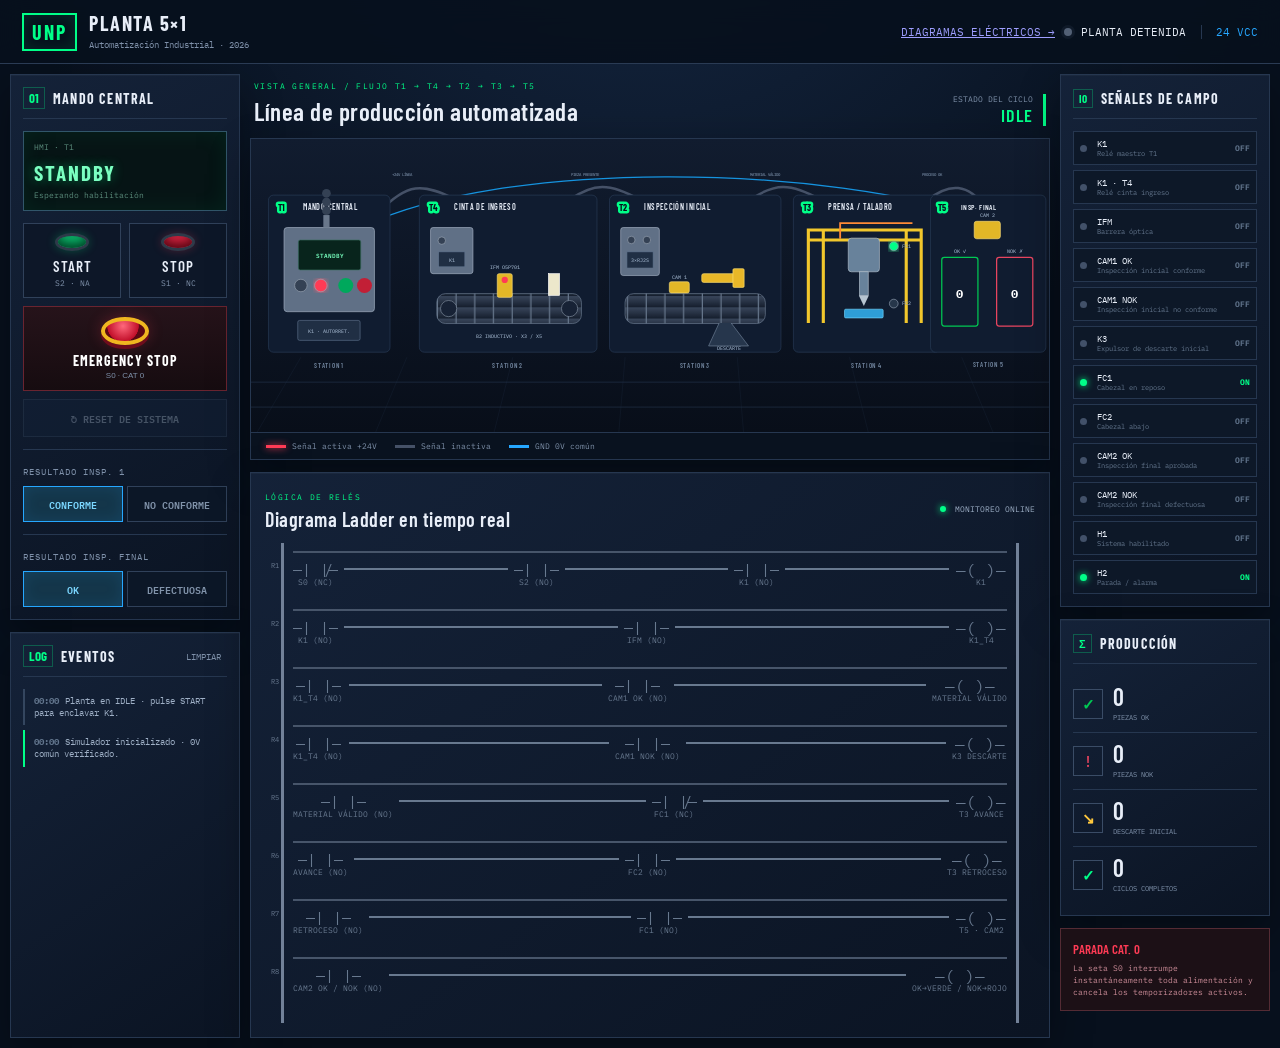
==== commit 71263669: "feat: subpágina diagramas.html — CADe SIMU IEC 60617 5 tableros + interfases" ====
--- a/index.html
+++ b/index.html
@@ -14,6 +14,7 @@
       <div><strong>PLANTA 5×1</strong><small>Automatización Industrial · 2026</small></div>
     </div>
     <div class="system-strip">
+      <a href="diagramas.html" class="header-link">DIAGRAMAS ELÉCTRICOS →</a>
       <span id="headerLamp" class="status-dot"></span>
       <span id="headerStatus">PLANTA DETENIDA</span>
       <span class="voltage">24 VCC</span>
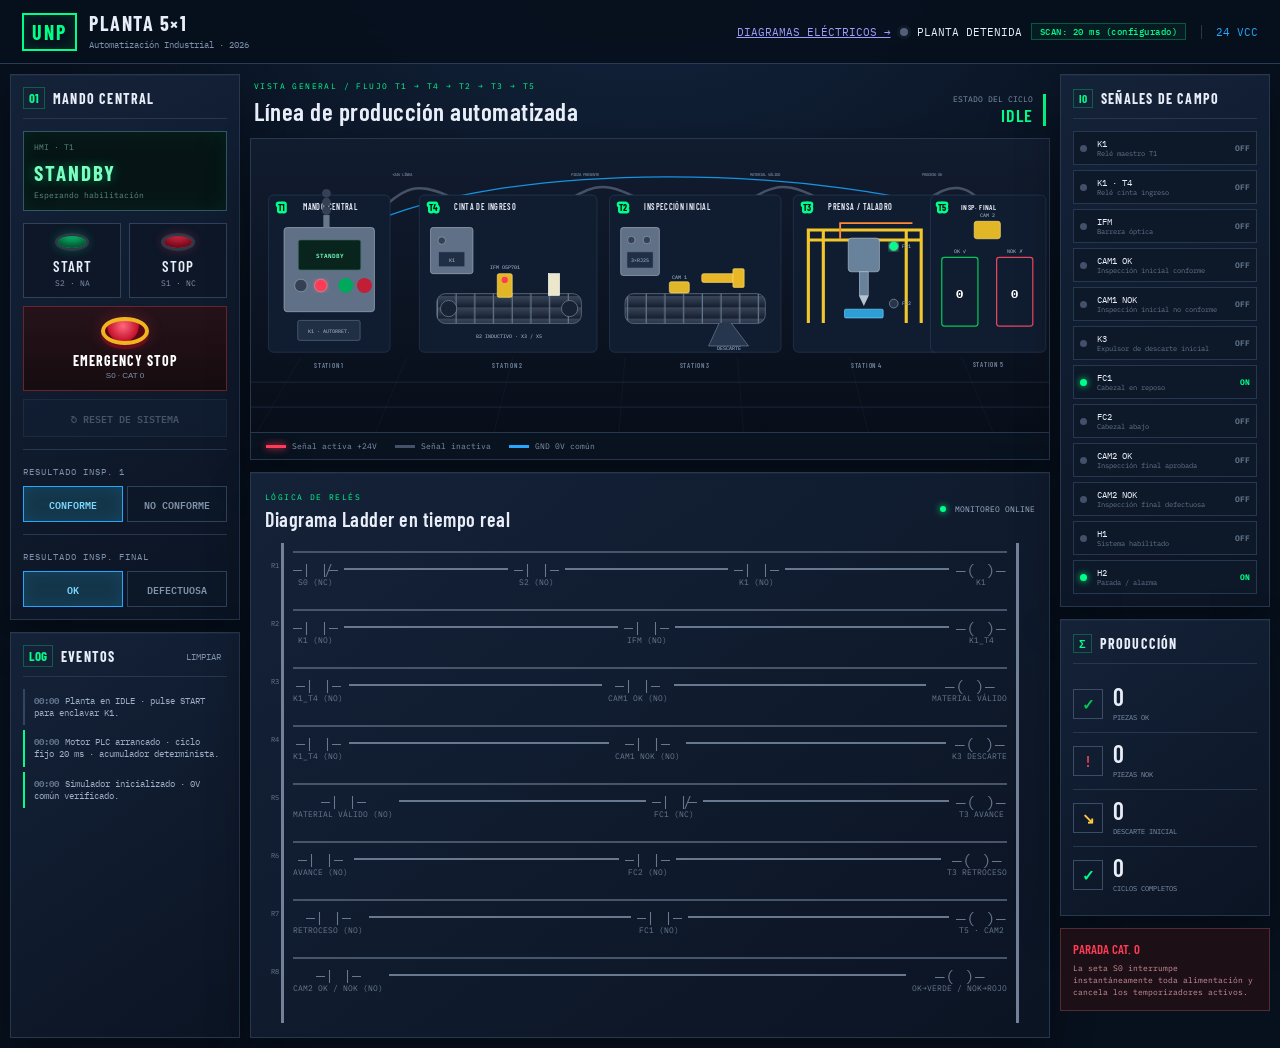
==== commit d1fc7a64: "fix: motor PLC con acumulador determinista 20ms — badge estable, sin medición de repaint - Reemplaza" ====
--- a/index.html
+++ b/index.html
@@ -17,6 +17,7 @@
       <a href="diagramas.html" class="header-link">DIAGRAMAS ELÉCTRICOS →</a>
       <span id="headerLamp" class="status-dot"></span>
       <span id="headerStatus">PLANTA DETENIDA</span>
+      <span id="scan-badge" class="scan-badge">SCAN: 20 ms (configurado)</span>
       <span class="voltage">24 VCC</span>
     </div>
   </header>
--- a/style.css
+++ b/style.css
@@ -1,7 +1,7 @@
 @import url('https://fonts.googleapis.com/css2?family=Barlow+Condensed:wght@500;600;700&family=IBM+Plex+Mono:wght@400;500;600&display=swap');
 
 :root{--bg:#07101d;--panel:#101b2f;--panel-2:#15233a;--line:#263750;--muted:#7f91aa;--text:#e8eef8;--green:#00ff88;--red:#ff3b55;--yellow:#ffc83d;--blue:#26a7ff;--accent:#e94560;--orange:#ff8a36;--mono:'IBM Plex Mono',monospace;--display:'Barlow Condensed',sans-serif}
-*{box-sizing:border-box}html{color-scheme:dark}body{margin:0;min-width:320px;background:radial-gradient(circle at 50% -20%,#172a47 0,#07101d 46%);color:var(--text);font-family:var(--mono);font-size:13px;min-height:100vh}.topbar{height:64px;border-bottom:1px solid #2a3b54;background:rgba(7,16,29,.94);display:flex;align-items:center;justify-content:space-between;padding:0 22px;position:sticky;top:0;z-index:20;backdrop-filter:blur(12px)}.brand{display:flex;gap:12px;align-items:center}.brand-mark{height:38px;min-width:54px;padding:0 8px;border:2px solid var(--green);display:grid;place-items:center;color:var(--green);font-family:var(--display);font-weight:700;font-size:20px;letter-spacing:2px;box-shadow:inset 0 0 15px #00ff8820}.brand strong{font-family:var(--display);font-size:20px;letter-spacing:1.5px;display:block}.brand small{color:var(--muted);font-size:9px}.system-strip{display:flex;align-items:center;gap:9px;font-size:11px}.status-dot{width:8px;height:8px;background:#526075;border-radius:50%;box-shadow:0 0 0 3px #52607520}.status-dot.on{background:var(--green);box-shadow:0 0 10px var(--green)}.status-dot.emergency{background:var(--red);box-shadow:0 0 10px var(--red)}.voltage{padding-left:14px;margin-left:6px;border-left:1px solid var(--line);color:var(--blue)}
+*{box-sizing:border-box}html{color-scheme:dark}body{margin:0;min-width:320px;background:radial-gradient(circle at 50% -20%,#172a47 0,#07101d 46%);color:var(--text);font-family:var(--mono);font-size:13px;min-height:100vh}.topbar{height:64px;border-bottom:1px solid #2a3b54;background:rgba(7,16,29,.94);display:flex;align-items:center;justify-content:space-between;padding:0 22px;position:sticky;top:0;z-index:20;backdrop-filter:blur(12px)}.brand{display:flex;gap:12px;align-items:center}.brand-mark{height:38px;min-width:54px;padding:0 8px;border:2px solid var(--green);display:grid;place-items:center;color:var(--green);font-family:var(--display);font-weight:700;font-size:20px;letter-spacing:2px;box-shadow:inset 0 0 15px #00ff8820}.brand strong{font-family:var(--display);font-size:20px;letter-spacing:1.5px;display:block}.brand small{color:var(--muted);font-size:9px}.system-strip{display:flex;align-items:center;gap:9px;font-size:11px}.status-dot{width:8px;height:8px;background:#526075;border-radius:50%;box-shadow:0 0 0 3px #52607520}.status-dot.on{background:var(--green);box-shadow:0 0 10px var(--green)}.status-dot.emergency{background:var(--red);box-shadow:0 0 10px var(--red)}.scan-badge{padding:2px 8px;border:1px solid #00ff8845;color:var(--green);font:500 9px var(--mono);letter-spacing:.5px;background:#00ff880d}.voltage{padding-left:14px;margin-left:6px;border-left:1px solid var(--line);color:var(--blue)}
 .app-shell{display:grid;grid-template-columns:250px minmax(700px,1fr) 230px;gap:14px;padding:14px;max-width:1920px;margin:auto}.sidebar{display:flex;flex-direction:column;gap:12px}.panel,.plant-card,.ladder-card{background:linear-gradient(145deg,rgba(21,35,58,.94),rgba(11,20,35,.97));border:1px solid var(--line);box-shadow:0 16px 40px #0005, inset 0 1px #ffffff08}.panel{padding:12px}.panel-heading{min-height:32px;display:flex;align-items:center;gap:8px;border-bottom:1px solid var(--line);margin-bottom:12px;padding-bottom:9px}.panel-heading>span{font-family:var(--display);font-weight:700;color:var(--green);border:1px solid #00ff8845;padding:2px 5px}.panel-heading h2{font-family:var(--display);font-size:14px;letter-spacing:1.2px;margin:0;flex:1}.panel-heading button{border:0;background:none;color:var(--muted);font:9px var(--mono);cursor:pointer}.console-screen{border:1px solid #31566a;background:#061415;padding:10px;margin-bottom:12px;box-shadow:inset 0 0 22px #00ff8811}.console-screen span,.console-screen small{display:block;color:#5b8c7c;font-size:8px}.console-screen strong{display:block;color:#7bffc1;font:700 21px var(--display);letter-spacing:2px;margin:8px 0 5px;text-shadow:0 0 12px #00ff8870}.console-screen.emergency strong{color:var(--red);text-shadow:0 0 12px var(--red)}.command-grid{display:grid;grid-template-columns:1fr 1fr;gap:8px}.industrial-btn{background:#0d1728;border:1px solid #30415a;color:var(--text);padding:9px 4px;cursor:pointer;font:inherit;transition:.18s}.industrial-btn:hover{background:#172741;transform:translateY(-1px)}.industrial-btn:active{transform:translateY(1px)}.industrial-btn .button-face{display:block;width:34px;height:18px;border-radius:50%;margin:0 auto 6px;border:3px solid #2e3a49}.industrial-btn.start .button-face{background:#0bb76a;box-shadow:inset 0 -5px 8px #004b2b,0 0 10px #00ff8840}.industrial-btn.stop .button-face{background:#d32440;box-shadow:inset 0 -5px 8px #5e0715,0 0 10px #ff3b5540}.industrial-btn b{font:600 15px var(--display);letter-spacing:1px}.industrial-btn small,.estop small{display:block;color:var(--muted);font-size:8px;margin-top:2px}.estop{width:100%;border:1px solid #6a2430;background:linear-gradient(#26131a,#160c10);color:#fff;padding:10px;margin-top:8px;cursor:pointer}.estop span{display:block;margin:0 auto 7px;width:48px;height:28px;border-radius:50%;background:radial-gradient(circle at 45% 25%,#ff687c,#c20f2a 58%,#5c0714 60%);border:4px solid #f0b620;box-shadow:0 4px 0 #6f0c1c,0 0 15px #ff3b5544}.estop b{font:700 14px var(--display);letter-spacing:1px}.secondary-btn{width:100%;margin-top:8px;padding:9px;border:1px solid #354961;background:#14233a;color:#adbed1;font:600 10px var(--mono);cursor:pointer}.secondary-btn:hover:not(:disabled){border-color:var(--blue);color:#fff}.secondary-btn:disabled{opacity:.35;cursor:not-allowed}.control-group{border-top:1px solid var(--line);padding-top:12px;margin-top:12px}.control-group>label,.switch-row label{font-size:9px;color:var(--muted);letter-spacing:1px}.segmented{display:grid;grid-template-columns:1fr 1fr;gap:4px;margin-top:7px}.segmented button{padding:8px;border:1px solid #30415a;background:#0c1727;color:#8193aa;font:600 10px var(--mono);cursor:pointer}.segmented button.active{background:#14364a;color:#7bd7ff;border-color:var(--blue);box-shadow:inset 0 0 15px #26a7ff20}.switch-row{display:flex;justify-content:space-between;align-items:center}.switch-row small{display:block;color:var(--green);font-size:8px;margin-top:4px}.switch{position:relative;width:40px;height:20px}.switch input{opacity:0}.switch span{position:absolute;inset:0;background:#263750;border-radius:15px;cursor:pointer}.switch span:before{content:"";position:absolute;width:14px;height:14px;left:3px;top:3px;border-radius:50%;background:#8292a5;transition:.2s}.switch input:checked+span{background:#075a39}.switch input:checked+span:before{transform:translateX(20px);background:var(--green);box-shadow:0 0 7px var(--green)}
 .log-panel{min-height:250px;flex:1}.log-panel ol{list-style:none;padding:0;margin:0;max-height:310px;overflow:auto;scrollbar-color:#30415a transparent}.log-panel li{border-left:2px solid #34465f;padding:6px 5px 6px 9px;font-size:9px;color:#9fb0c6;margin-bottom:5px;line-height:1.35}.log-panel li b{color:#62758d;margin-right:6px}.log-panel li.ok{border-color:var(--green)}.log-panel li.warn{border-color:var(--yellow)}.log-panel li.danger{border-color:var(--red);color:#ff9baa}
 .workspace{min-width:0}.workspace-title{display:flex;align-items:end;justify-content:space-between;margin:2px 4px 12px}.eyebrow{color:var(--green);font-size:8px;letter-spacing:1.4px}.workspace-title h1,.section-heading h2{font:600 25px var(--display);letter-spacing:.5px;margin:3px 0 0}.cycle-state{text-align:right;border-right:3px solid var(--green);padding-right:10px}.cycle-state small{font-size:8px;color:var(--muted);display:block}.cycle-state strong{font:600 18px var(--display);color:var(--green);letter-spacing:1px}.plant-card{overflow:hidden}.plant-card svg{display:block;width:100%;height:auto;min-height:330px}.floor-line{stroke:#24344c;stroke-width:1}.floor-line.faint{opacity:.35}.station-back{fill:#101c30;stroke:#2b3e59;stroke-width:1}.station.active .station-back{stroke:#00ff88;filter:url(#greenGlow)}.station-code{fill:#07101d;stroke:#00ff88;paint-order:stroke;stroke-width:8px;font:700 15px var(--display);text-anchor:start}.station-name{fill:#e8eef8;font:600 13px var(--display);letter-spacing:.6px}.station-name.compact{font-size:12px}.station-footer{fill:#6d8099;font:600 11px var(--display);text-anchor:middle;letter-spacing:1.2px}.cabinet,.small-panel{fill:#607086;stroke:#aab7c8}.screen{fill:#08241c;stroke:#376c5b}.screen-text{fill:#77ffbe;font:600 10px var(--mono);text-anchor:middle}.lamp,.station-power{fill:#344154;stroke:#9ba6b5;stroke-width:1}.lamp.green.active,.station-power.active{fill:var(--green);filter:url(#greenGlow)}.lamp.red.active{fill:var(--red);filter:url(#redGlow)}.lamp.yellow.active{fill:var(--yellow);filter:url(#greenGlow)}.push.green{fill:#00a85c}.push.red{fill:#c21f36}.tower rect{fill:#69778b}.tower-red,.tower-yellow,.tower-green{fill:#344154}.plant-running .tower-green{fill:var(--green);filter:url(#greenGlow)}.plant-warning .tower-yellow{fill:var(--yellow)}.plant-emergency .tower-red{fill:var(--red);filter:url(#redGlow)}.relay{fill:#202f44;stroke:#60738d}.component-label,.tiny-label{fill:#91a4bb;font:500 8px var(--mono);text-anchor:middle}.belt{fill:url(#beltPattern);stroke:#718197}.belt-rollers circle{fill:#172235;stroke:#8592a2}.belt.running{animation:beltPulse .45s linear infinite}.part,.moving-part rect{fill:#229bdf;stroke:#78d2ff;stroke-width:2}.part.hidden,.moving-part.hidden{display:none}.sensor{fill:#e2b727;stroke:#ffe37c}.reflector{fill:#ece7cb;stroke:#fff}.optical-beam{stroke:#ff223e;stroke-width:2;filter:url(#redGlow);stroke-dasharray:6 3}.optical-beam.broken{stroke:#562936;filter:none}.pusher rect{fill:#e8b728;stroke:#ffe073}.pusher{transition:transform .45s ease}.pusher.extended{transform:translate(168px,126px)}.discard-chute{fill:#26364c;stroke:#75869d}.sensors circle{fill:#259acc;stroke:#72d9ff}.safety-cage{fill:none;stroke:#f2c72c;stroke-width:5}.drill rect{fill:#68829b;stroke:#b9c5d1}.drill path{fill:#b6c4d1}.drill{transition:transform 1.7s ease}.drill.down{transform:translate(113px,132px)}.workpiece{fill:#2e9ed7;stroke:#77d9ff}.limit-switch{fill:#26364a;stroke:#96a3b5}.limit-switch.active{fill:var(--green);filter:url(#greenGlow)}.pneumatic{fill:none;stroke:var(--orange);stroke-width:3}.hopper-shell{fill:url(#steel);stroke:#d6e0e9;stroke-width:2}.hopper-rim{fill:#28384d;stroke:#d7e0e8;stroke-width:2}.hopper-level{fill:#24a9ed;transition:y .5s,height .5s}.level-sensor{fill:#344154;stroke:#d4dae1}.level-sensor.active{fill:var(--red);filter:url(#redGlow)}.gate rect,.gate path{fill:none;stroke:#b9c5d2;stroke-width:5}.gate{transition:transform .35s}.gate.open{transform:translate(84px,183px) rotate(25deg)}.full-label{fill:#7e92aa;font:600 9px var(--mono);text-anchor:middle}.full-label.active{fill:var(--red);filter:url(#redGlow)}.signal-wire{fill:none;stroke:#455167;stroke-width:4;transition:.25s}.signal-wire.active{stroke:var(--red);filter:url(#redGlow)}.ground-wire{fill:none;stroke:#1593df;stroke-width:2}.flow-labels text{fill:#72869f;font:500 7px var(--mono);text-anchor:middle}.moving-part{transition:transform .15s linear}.moving-part path{stroke:#b9e8ff;stroke-width:2}.legend{display:flex;gap:18px;padding:8px 15px;background:#09121f;border-top:1px solid var(--line);font-size:8px;color:var(--muted)}.legend i{display:inline-block;width:20px;height:3px;background:#455167;margin-right:6px;vertical-align:middle}.legend i.live{background:var(--red);box-shadow:0 0 7px var(--red)}.legend-ground{background:var(--blue)!important}
